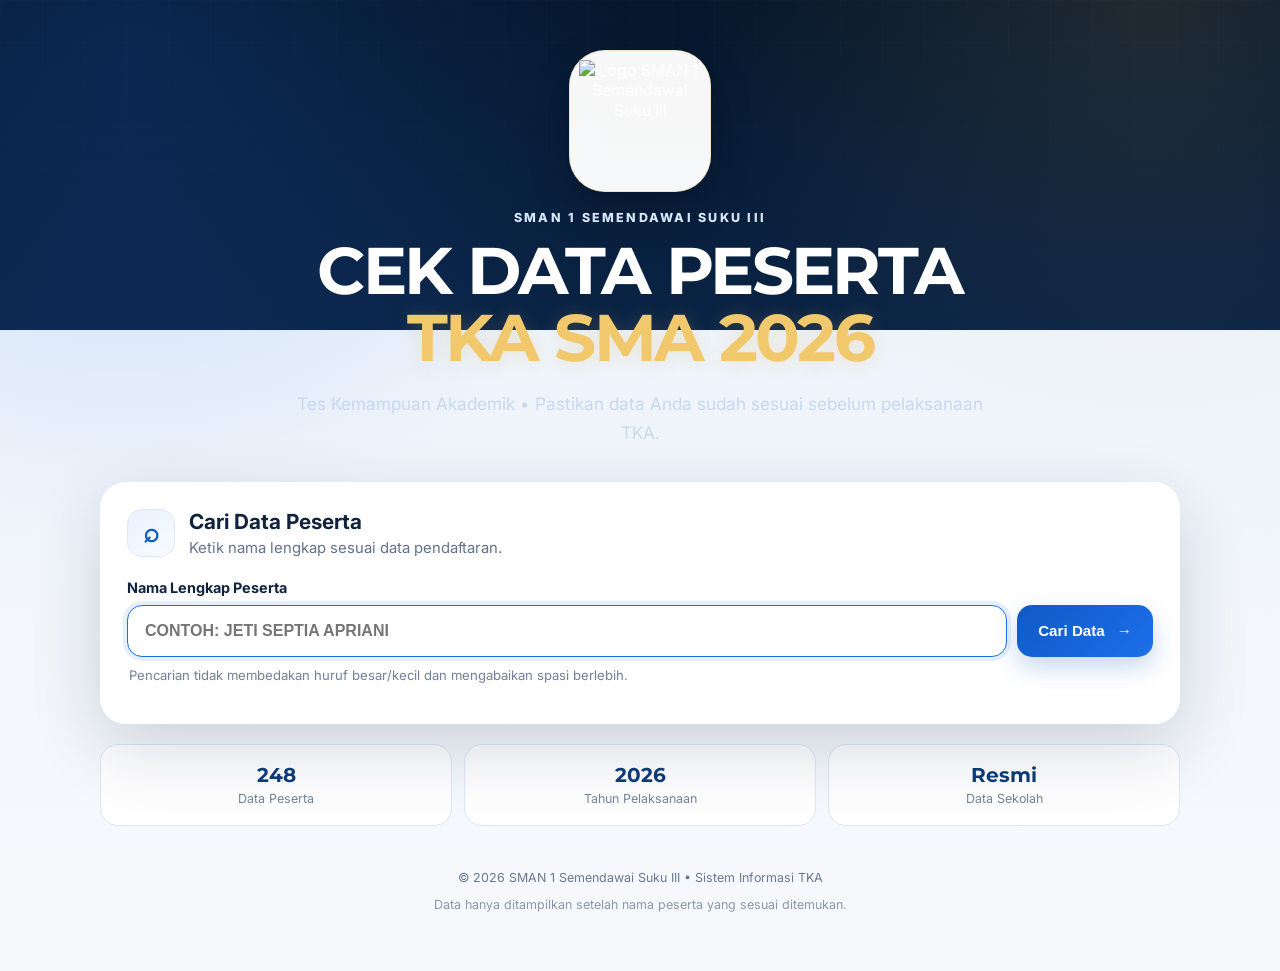
==== index.html @ 97eac0da "Add TKA 2026 landing page" ====
<!doctype html><html lang="id"><head><meta charset="utf-8"><meta name="viewport" content="width=device-width,initial-scale=1"><meta name="theme-color" content="#071a33"><meta name="description" content="Cek data peserta TKA 2026 SMAN 1 Semendawai Suku III"><title>Cek Data Peserta TKA 2026 | SMAN 1 Semendawai Suku III</title><link rel="preconnect" href="https://fonts.googleapis.com"><link rel="preconnect" href="https://fonts.gstatic.com" crossorigin><link href="https://fonts.googleapis.com/css2?family=Inter:wght@400;500;600;700;800&family=Montserrat:wght@700;800&display=swap" rel="stylesheet"><link rel="stylesheet" href="style.css"></head><body><div class="bg-grid"></div><main class="page-shell"><section class="hero"><div class="brand-badge"><img src="logo.webp" alt="Logo SMAN 1 Semendawai Suku III" class="school-logo"></div><p class="eyebrow">SMAN 1 SEMENDAWAI SUKU III</p><h1>CEK DATA PESERTA<br><span>TKA SMA 2026</span></h1><p class="subtitle">Tes Kemampuan Akademik • Pastikan data Anda sudah sesuai sebelum pelaksanaan TKA.</p></section><section class="search-card" aria-label="Pencarian data peserta"><div class="card-head"><div class="icon-circle">⌕</div><div><h2>Cari Data Peserta</h2><p>Ketik nama lengkap sesuai data pendaftaran.</p></div></div><form id="searchForm" autocomplete="off"><label for="nama">Nama Lengkap Peserta</label><div class="input-wrap"><input id="nama" name="nama" type="text" placeholder="Contoh: JETI SEPTIA APRIANI" required minlength="3" autofocus><button type="submit" id="searchBtn"><span>Cari Data</span><span aria-hidden="true">→</span></button></div><p class="hint">Pencarian tidak membedakan huruf besar/kecil dan mengabaikan spasi berlebih.</p></form><div id="status" class="status" role="status" aria-live="polite"></div></section><section id="resultSection" class="result-section hidden" aria-live="polite"></section><section class="info-strip"><div><strong>248</strong><span>Data Peserta</span></div><div><strong>2026</strong><span>Tahun Pelaksanaan</span></div><div><strong>Resmi</strong><span>Data Sekolah</span></div></section><footer><p>© 2026 SMAN 1 Semendawai Suku III • Sistem Informasi TKA</p><p class="privacy-note">Data hanya ditampilkan setelah nama peserta yang sesuai ditemukan.</p></footer></main><script src="data.js"></script><script src="app.js"></script></body></html>
---- style.css ----
:root{--navy:#071a33;--navy2:#0a2446;--blue:#0f5ac6;--royal:#1d6eea;--gold:#d9ad52;--paper:#f6f9fd;--ink:#10233e;--muted:#63738a;--line:#dbe5f0;--white:#fff;--shadow:0 24px 70px rgba(7,26,51,.16)}*{box-sizing:border-box}html{scroll-behavior:smooth}body{margin:0;min-height:100vh;font-family:Inter,system-ui,-apple-system,Segoe UI,sans-serif;color:var(--ink);background:radial-gradient(circle at 10% 5%,rgba(29,110,234,.18),transparent 34%),radial-gradient(circle at 90% 0%,rgba(217,173,82,.12),transparent 30%),linear-gradient(180deg,#06172c 0,#0a2446 34%,#eef4fb 34%,#f7f9fc 100%)}.bg-grid{position:fixed;inset:0;pointer-events:none;opacity:.18;background-image:linear-gradient(rgba(255,255,255,.08) 1px,transparent 1px),linear-gradient(90deg,rgba(255,255,255,.08) 1px,transparent 1px);background-size:42px 42px;mask-image:linear-gradient(to bottom,#000,transparent 40%)}.page-shell{width:min(1080px,calc(100% - 28px));margin:0 auto;padding:42px 0 34px;position:relative}.hero{text-align:center;color:white;padding:8px 12px 34px}.brand-badge{width:142px;height:142px;margin:0 auto 18px;border-radius:36px;background:rgba(255,255,255,.97);display:grid;place-items:center;box-shadow:0 16px 40px rgba(0,0,0,.24),inset 0 0 0 1px rgba(217,173,82,.28)}.school-logo{width:122px;height:122px;object-fit:contain}.eyebrow{font-weight:800;letter-spacing:.18em;font-size:.78rem;color:#d9e7fb;margin:0 0 12px}h1{font-family:Montserrat,Inter,sans-serif;font-size:clamp(2rem,5.5vw,4.1rem);line-height:1.02;margin:0;letter-spacing:-.04em}h1 span{color:#f2c86d;text-shadow:0 2px 18px rgba(217,173,82,.22)}.subtitle{max-width:700px;margin:18px auto 0;color:#c8d8ee;font-size:clamp(.95rem,2vw,1.08rem);line-height:1.7}.search-card{background:rgba(255,255,255,.98);border:1px solid rgba(255,255,255,.55);border-radius:26px;padding:26px;box-shadow:var(--shadow);backdrop-filter:blur(14px)}.card-head{display:flex;align-items:center;gap:14px;margin-bottom:22px}.icon-circle{width:48px;height:48px;border-radius:15px;background:linear-gradient(145deg,#eaf2ff,#f8fbff);color:var(--blue);display:grid;place-items:center;font-size:27px;font-weight:800;border:1px solid #dce8f8}.card-head h2{margin:0;font-size:1.3rem}.card-head p{margin:5px 0 0;color:var(--muted);font-size:.93rem}label{display:block;font-weight:700;font-size:.9rem;margin-bottom:9px}.input-wrap{display:flex;gap:10px}input{flex:1;min-width:0;border:1.5px solid #cfdbea;background:#fbfdff;border-radius:15px;padding:16px 17px;font-size:1rem;outline:none;transition:.2s;font-weight:600;text-transform:uppercase}input:focus{border-color:var(--royal);box-shadow:0 0 0 4px rgba(29,110,234,.11);background:#fff}button{border:0;border-radius:15px;background:linear-gradient(135deg,var(--blue),var(--royal));color:white;padding:0 21px;font-weight:800;font-size:.95rem;display:flex;align-items:center;gap:12px;cursor:pointer;box-shadow:0 10px 24px rgba(15,90,198,.24);transition:.2s}button:hover{transform:translateY(-1px);box-shadow:0 14px 30px rgba(15,90,198,.3)}button:disabled{opacity:.65;cursor:wait;transform:none}.hint{color:#718198;font-size:.82rem;margin:10px 2px 0}.status{margin-top:14px;font-size:.9rem;font-weight:650}.status.error{color:#b42318}.status.ok{color:#0a7a50}.result-section{margin-top:18px}.hidden{display:none}.result-card{background:white;border-radius:26px;overflow:hidden;box-shadow:0 18px 48px rgba(21,44,76,.13);border:1px solid #e3ebf4}.result-top{padding:22px 25px;background:linear-gradient(135deg,#081d38,#0f4f9f);color:white;display:flex;align-items:center;justify-content:space-between;gap:18px}.result-top small{display:block;color:#bad2f2;margin-bottom:5px;font-weight:650;letter-spacing:.06em}.result-top h3{margin:0;font-size:1.25rem}.badge{background:rgba(255,255,255,.13);border:1px solid rgba(255,255,255,.22);padding:8px 12px;border-radius:999px;font-size:.8rem;font-weight:800;white-space:nowrap}.result-body{padding:22px 25px}.data-grid{display:grid;grid-template-columns:repeat(2,minmax(0,1fr));gap:1px;background:var(--line);border:1px solid var(--line);border-radius:17px;overflow:hidden}.data-item{background:#fff;padding:15px 17px;min-height:82px}.data-item.wide{grid-column:1/-1}.data-item span{display:block;color:#77879b;font-size:.77rem;font-weight:700;text-transform:uppercase;letter-spacing:.055em;margin-bottom:7px}.data-item strong{display:block;color:#142a47;font-size:.98rem;line-height:1.45;overflow-wrap:anywhere}.actions{display:flex;justify-content:flex-end;margin-top:18px}.print-btn{padding:12px 16px;background:#fff;color:#174b8b;border:1px solid #cfe0f4;box-shadow:none}.info-strip{display:grid;grid-template-columns:repeat(3,1fr);gap:12px;margin:20px 0}.info-strip div{background:rgba(255,255,255,.86);border:1px solid #dbe6f2;border-radius:18px;padding:18px;text-align:center}.info-strip strong{display:block;font-family:Montserrat,sans-serif;color:#0c3d79;font-size:1.25rem}.info-strip span{font-size:.78rem;color:#74859a}footer{text-align:center;color:#697a90;font-size:.78rem;padding:12px 0}.privacy-note{margin-top:5px;color:#8997a9}@media(max-width:700px){body{background:linear-gradient(180deg,#06172c 0,#0a2446 27%,#eef4fb 27%,#f7f9fc 100%)}.page-shell{padding-top:26px}.hero{padding-bottom:24px}.brand-badge{width:116px;height:116px;border-radius:29px}.school-logo{width:100px;height:100px}.search-card{padding:20px;border-radius:22px}.input-wrap{flex-direction:column}button{min-height:52px;justify-content:center}.data-grid{grid-template-columns:1fr}.data-item.wide{grid-column:auto}.result-top{align-items:flex-start;flex-direction:column}.info-strip{grid-template-columns:1fr 1fr}.info-strip div:last-child{grid-column:1/-1}}@media print{body{background:white}.bg-grid,.hero,.search-card,.info-strip,footer,.actions{display:none!important}.page-shell{width:100%;padding:0}.result-section{display:block!important;margin:0}.result-card{box-shadow:none;border:0}.result-top{background:#0b2d57!important;-webkit-print-color-adjust:exact;print-color-adjust:exact}.result-body{padding:18px}.data-grid{border-color:#aaa}.data-item{break-inside:avoid}}
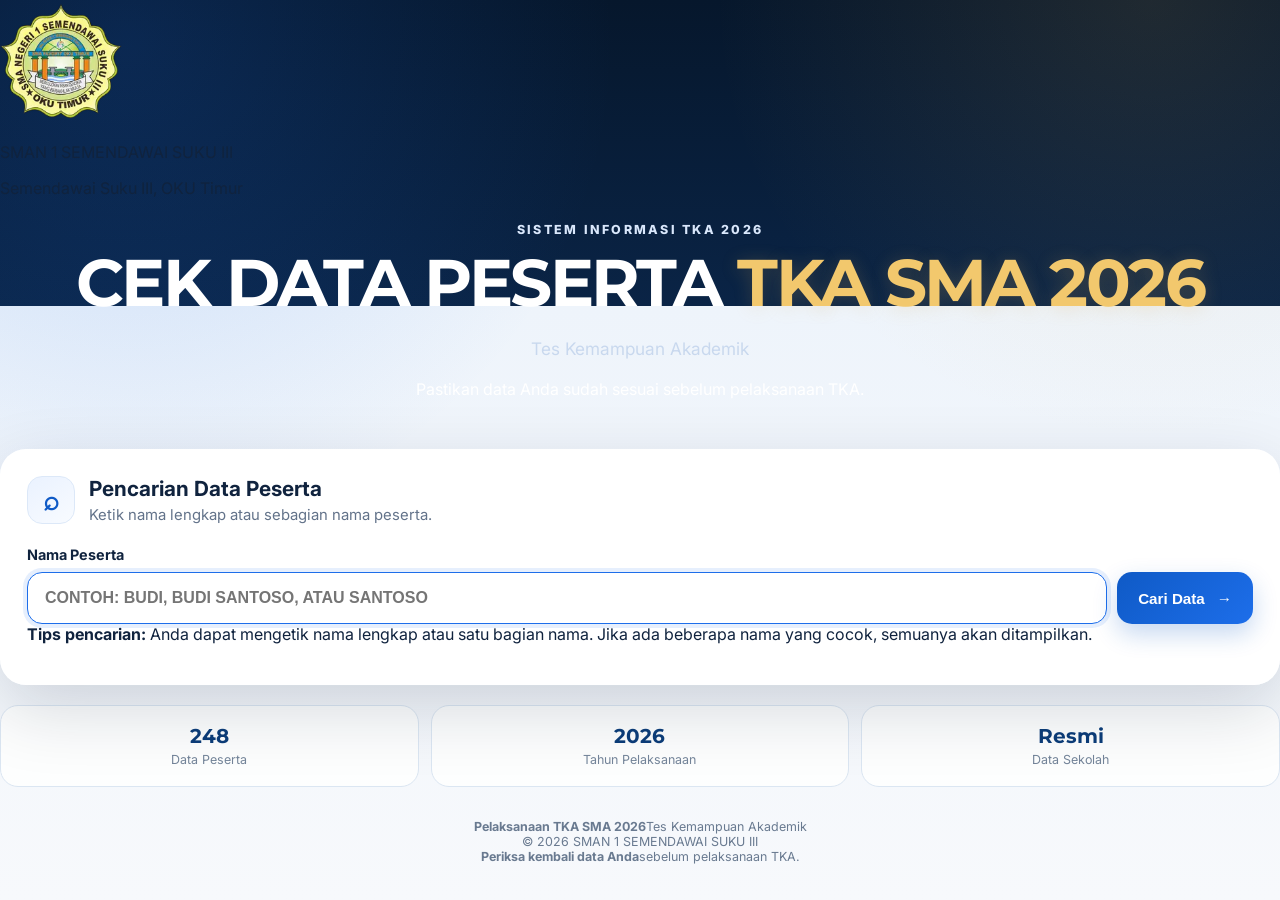
==== commit 6e5c9fcd: "Refine landing page layout and search guidance" ====
--- a/index.html
+++ b/index.html
@@ -1 +1 @@
-<!doctype html><html lang="id"><head><meta charset="utf-8"><meta name="viewport" content="width=device-width,initial-scale=1"><meta name="theme-color" content="#071a33"><meta name="description" content="Cek data peserta TKA 2026 SMAN 1 Semendawai Suku III"><title>Cek Data Peserta TKA 2026 | SMAN 1 Semendawai Suku III</title><link rel="preconnect" href="https://fonts.googleapis.com"><link rel="preconnect" href="https://fonts.gstatic.com" crossorigin><link href="https://fonts.googleapis.com/css2?family=Inter:wght@400;500;600;700;800&family=Montserrat:wght@700;800&display=swap" rel="stylesheet"><link rel="stylesheet" href="style.css"></head><body><div class="bg-grid"></div><main class="page-shell"><section class="hero"><div class="brand-badge"><img src="logo.webp" alt="Logo SMAN 1 Semendawai Suku III" class="school-logo"></div><p class="eyebrow">SMAN 1 SEMENDAWAI SUKU III</p><h1>CEK DATA PESERTA<br><span>TKA SMA 2026</span></h1><p class="subtitle">Tes Kemampuan Akademik • Pastikan data Anda sudah sesuai sebelum pelaksanaan TKA.</p></section><section class="search-card" aria-label="Pencarian data peserta"><div class="card-head"><div class="icon-circle">⌕</div><div><h2>Cari Data Peserta</h2><p>Ketik nama lengkap sesuai data pendaftaran.</p></div></div><form id="searchForm" autocomplete="off"><label for="nama">Nama Lengkap Peserta</label><div class="input-wrap"><input id="nama" name="nama" type="text" placeholder="Contoh: JETI SEPTIA APRIANI" required minlength="3" autofocus><button type="submit" id="searchBtn"><span>Cari Data</span><span aria-hidden="true">→</span></button></div><p class="hint">Pencarian tidak membedakan huruf besar/kecil dan mengabaikan spasi berlebih.</p></form><div id="status" class="status" role="status" aria-live="polite"></div></section><section id="resultSection" class="result-section hidden" aria-live="polite"></section><section class="info-strip"><div><strong>248</strong><span>Data Peserta</span></div><div><strong>2026</strong><span>Tahun Pelaksanaan</span></div><div><strong>Resmi</strong><span>Data Sekolah</span></div></section><footer><p>© 2026 SMAN 1 Semendawai Suku III • Sistem Informasi TKA</p><p class="privacy-note">Data hanya ditampilkan setelah nama peserta yang sesuai ditemukan.</p></footer></main><script src="data.js"></script><script src="app.js"></script></body></html>+<!doctype html><html lang="id"><head><meta charset="utf-8"><meta name="viewport" content="width=device-width,initial-scale=1"><meta name="theme-color" content="#08224b"><meta name="description" content="Cek data peserta TKA 2026 SMAN 1 Semendawai Suku III"><title>Cek Data Peserta TKA 2026 | SMAN 1 Semendawai Suku III</title><link rel="preconnect" href="https://fonts.googleapis.com"><link rel="preconnect" href="https://fonts.gstatic.com" crossorigin><link href="https://fonts.googleapis.com/css2?family=Inter:wght@400;500;600;700;800&family=Montserrat:wght@700;800&display=swap" rel="stylesheet"><link rel="stylesheet" href="style.css"></head><body><div class="page-bg"></div><header class="topbar"><div class="topbar-inner"><img src="logo.webp" alt="Logo SMAN 1 Semendawai Suku III" class="school-logo"><div><p class="school-name">SMAN 1 SEMENDAWAI SUKU III</p><p class="school-place">Semendawai Suku III, OKU Timur</p></div></div></header><main><section class="hero"><div class="hero-inner"><p class="eyebrow">SISTEM INFORMASI TKA 2026</p><h1>CEK DATA PESERTA <span>TKA SMA 2026</span></h1><p class="subtitle">Tes Kemampuan Akademik</p><p class="hero-note">Pastikan data Anda sudah sesuai sebelum pelaksanaan TKA.</p></div></section><section class="content-wrap"><section class="search-card" aria-label="Pencarian data peserta"><div class="card-head"><div class="icon-circle">⌕</div><div><h2>Pencarian Data Peserta</h2><p>Ketik nama lengkap atau sebagian nama peserta.</p></div></div><form id="searchForm" autocomplete="off"><label for="nama">Nama Peserta</label><div class="input-wrap"><input id="nama" name="nama" type="text" placeholder="Contoh: BUDI, BUDI SANTOSO, atau SANTOSO" required minlength="2" autofocus><button type="submit" id="searchBtn"><span>Cari Data</span><span aria-hidden="true">→</span></button></div><div class="search-help"><strong>Tips pencarian:</strong> Anda dapat mengetik nama lengkap atau satu bagian nama. Jika ada beberapa nama yang cocok, semuanya akan ditampilkan.</div></form><div id="status" class="status" role="status" aria-live="polite"></div></section><section id="resultSection" class="result-section hidden" aria-live="polite"></section><section class="info-strip"><div><strong>248</strong><span>Data Peserta</span></div><div><strong>2026</strong><span>Tahun Pelaksanaan</span></div><div><strong>Resmi</strong><span>Data Sekolah</span></div></section></section></main><footer><div class="footer-inner"><div><strong>Pelaksanaan TKA SMA 2026</strong><span>Tes Kemampuan Akademik</span></div><div class="footer-center">© 2026 SMAN 1 SEMENDAWAI SUKU III</div><div><strong>Periksa kembali data Anda</strong><span>sebelum pelaksanaan TKA.</span></div></div></footer><script src="data.js"></script><script src="app.js"></script></body></html>
